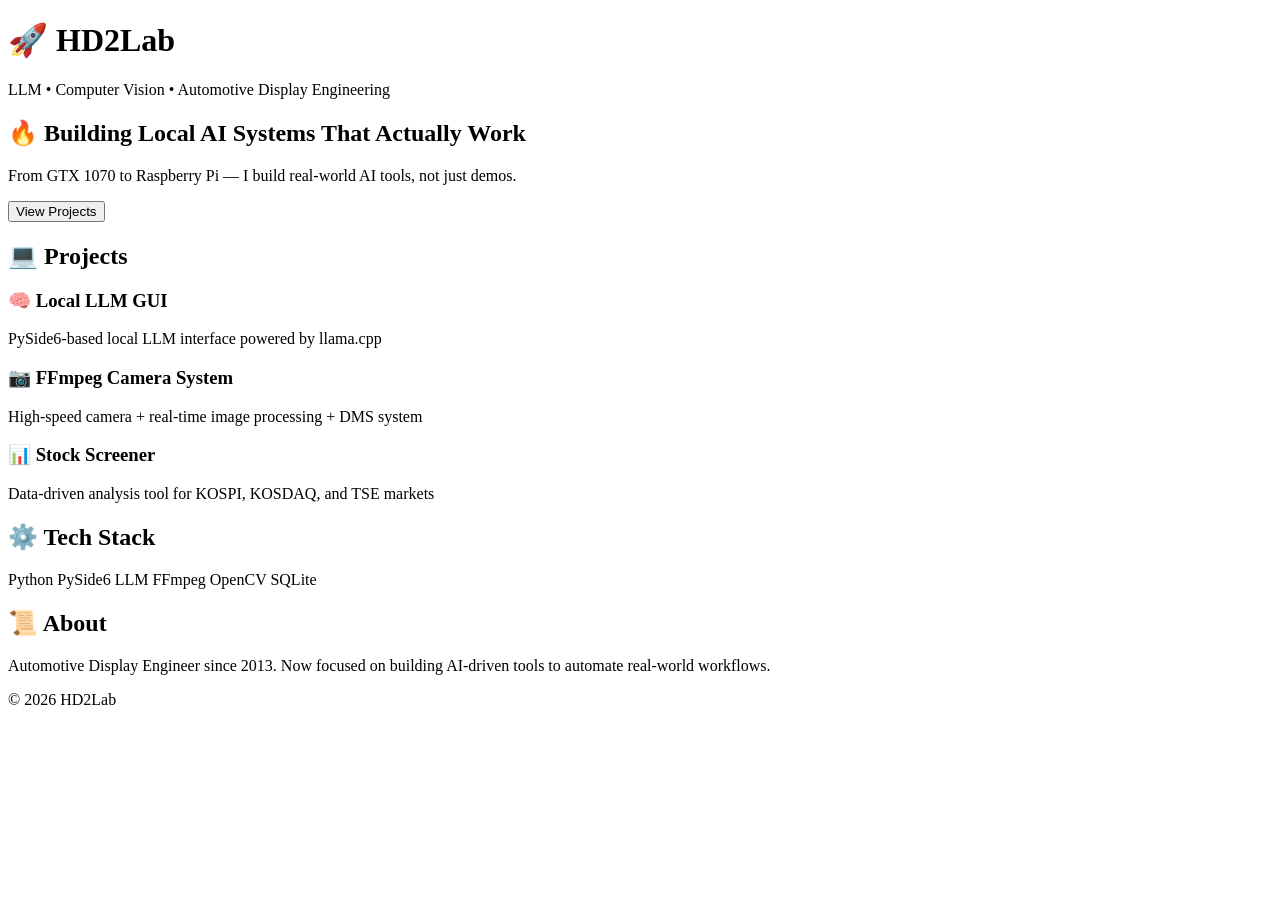
==== index.html @ c04ba187 "Add initial HTML structure for HD2Lab website" ====
<!DOCTYPE html>
<html lang="en">
<head>
    <meta charset="UTF-8">
    <meta name="viewport" content="width=device-width, initial-scale=1.0">
    <title>HD2Lab | LLM Engineer</title>
    <link rel="stylesheet" href="style.css">
</head>
<body>

<header>
    <h1>🚀 HD2Lab</h1>
    <p class="subtitle">LLM • Computer Vision • Automotive Display Engineering</p>
</header>

<section class="hero">
    <h2>🔥 Building Local AI Systems That Actually Work</h2>
    <p>
        From GTX 1070 to Raspberry Pi —  
        I build real-world AI tools, not just demos.
    </p>
    <button onclick="scrollToSection('projects')">View Projects</button>
</section>

<section id="projects">
    <h2>💻 Projects</h2>

    <div class="card">
        <h3>🧠 Local LLM GUI</h3>
        <p>PySide6-based local LLM interface powered by llama.cpp</p>
    </div>

    <div class="card">
        <h3>📷 FFmpeg Camera System</h3>
        <p>High-speed camera + real-time image processing + DMS system</p>
    </div>

    <div class="card">
        <h3>📊 Stock Screener</h3>
        <p>Data-driven analysis tool for KOSPI, KOSDAQ, and TSE markets</p>
    </div>

</section>

<section>
    <h2>⚙️ Tech Stack</h2>
    <div class="tags">
        <span>Python</span>
        <span>PySide6</span>
        <span>LLM</span>
        <span>FFmpeg</span>
        <span>OpenCV</span>
        <span>SQLite</span>
    </div>
</section>

<section>
    <h2>📜 About</h2>
    <p>
        Automotive Display Engineer since 2013.  
        Now focused on building AI-driven tools to automate real-world workflows.
    </p>
</section>

<footer>
    <p>© 2026 HD2Lab</p>
</footer>

<script src="script.js"></script>
</body>
</html>
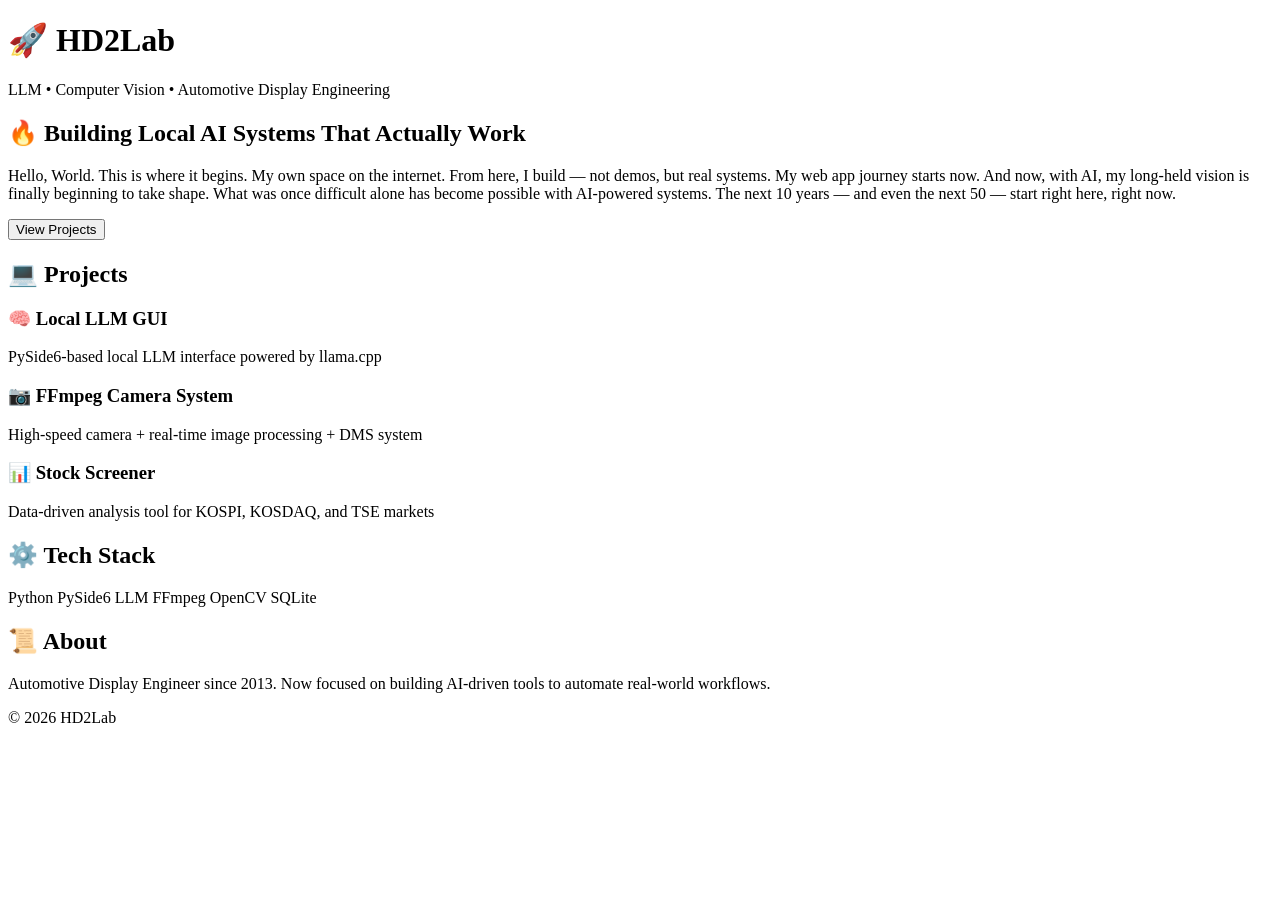
==== commit acae3211: "Update index page" ====
--- a/index.html
+++ b/index.html
@@ -16,8 +16,24 @@
 <section class="hero">
     <h2>🔥 Building Local AI Systems That Actually Work</h2>
     <p>
-        From GTX 1070 to Raspberry Pi —  
-        I build real-world AI tools, not just demos.
+        Hello, World.
+
+        This is where it begins.
+        My own space on the internet.
+        
+        From here, I build —
+        not demos, but real systems.
+        
+        My web app journey starts now.
+        
+        And now, with AI,
+        my long-held vision is finally beginning to take shape.
+        
+        What was once difficult alone
+        has become possible with AI-powered systems.
+        
+        The next 10 years — and even the next 50 —
+        start right here, right now.
     </p>
     <button onclick="scrollToSection('projects')">View Projects</button>
 </section>
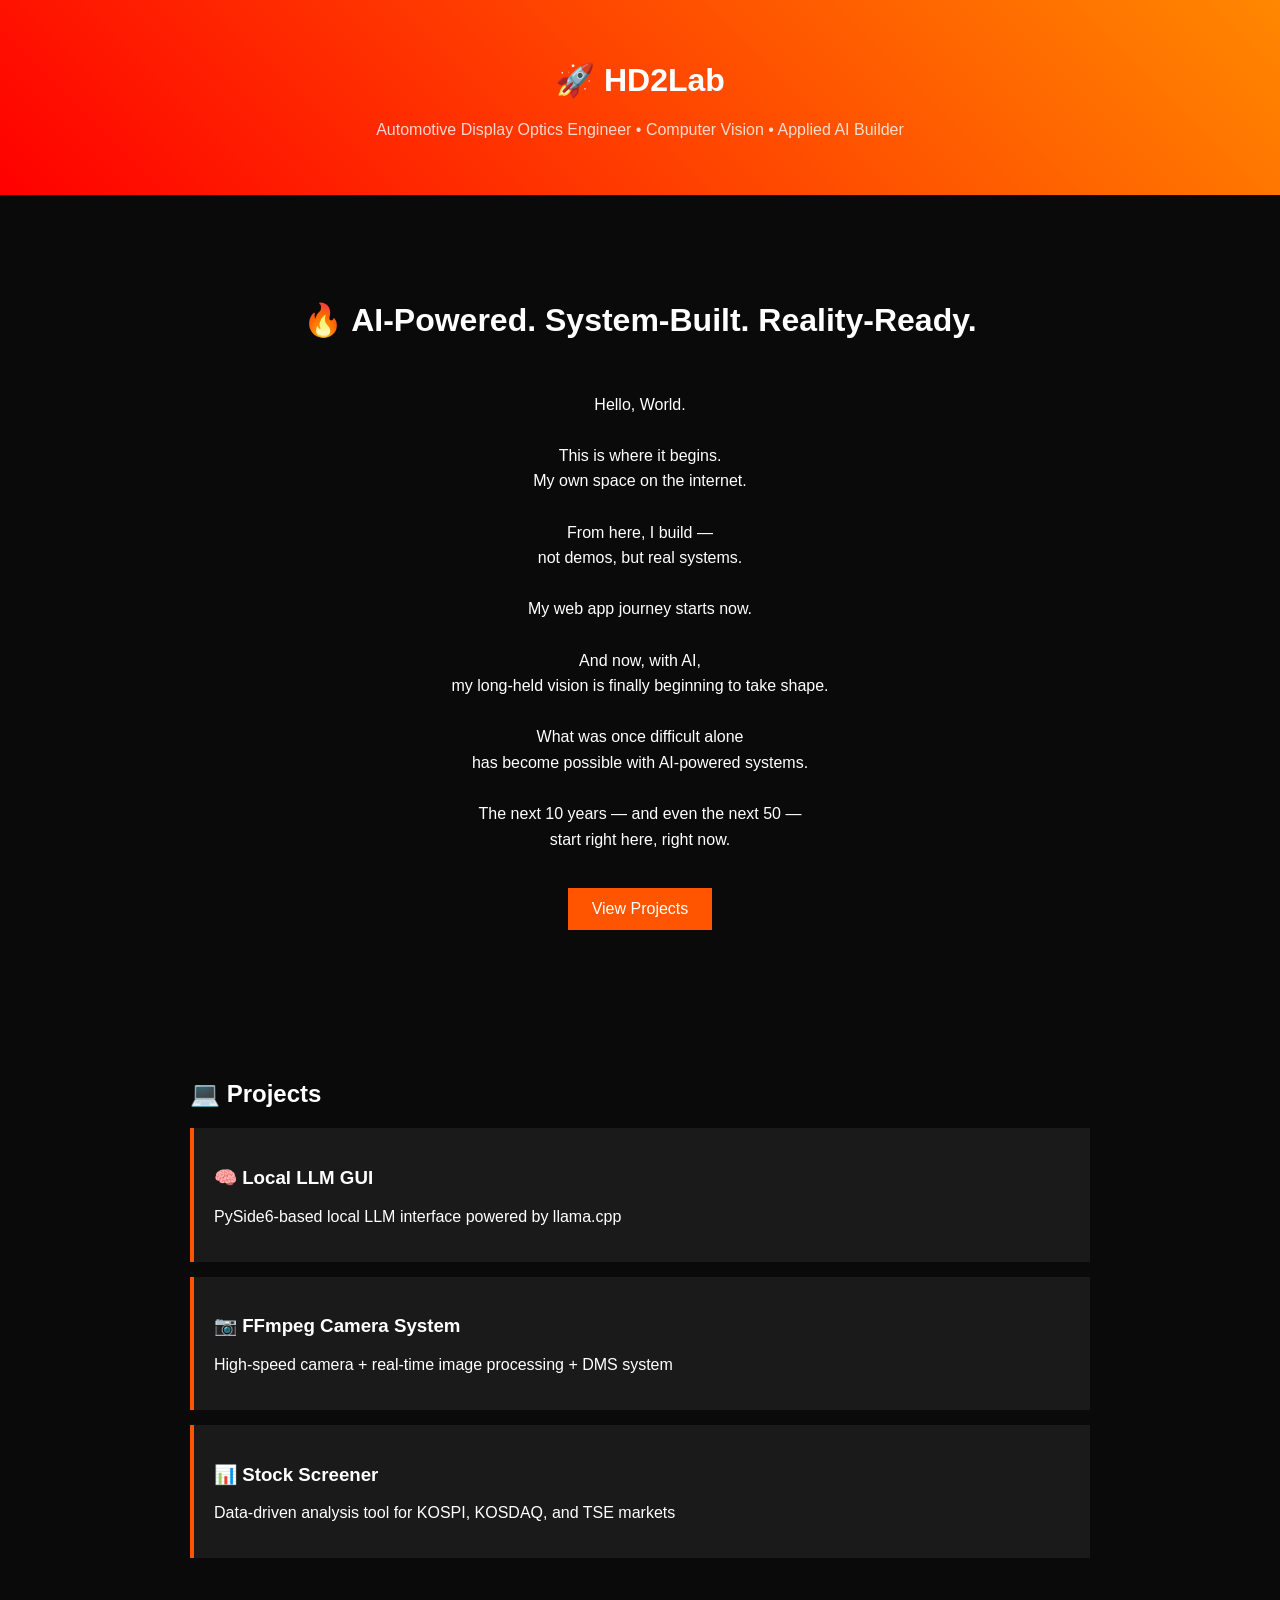
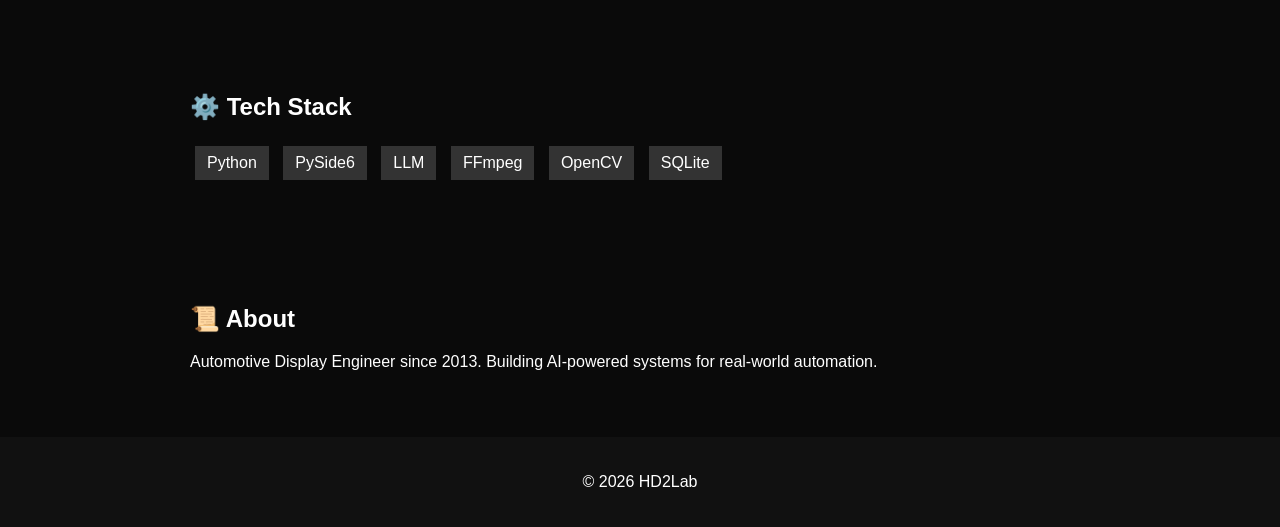
==== commit bad66d9e: "Update title in index.html to reflect new content" ====
--- a/index.html
+++ b/index.html
@@ -3,18 +3,18 @@
 <head>
     <meta charset="UTF-8">
     <meta name="viewport" content="width=device-width, initial-scale=1.0">
-    <title>HD2Lab | LLM Engineer</title>
+    <title>HD2Lab | Welcome to my very first web-page!</title>
     <link rel="stylesheet" href="style.css">
 </head>
 <body>
 
 <header>
     <h1>🚀 HD2Lab</h1>
-    <p class="subtitle">LLM • Computer Vision • Automotive Display Engineering</p>
+    <p class="subtitle">Automotive Display Optics Engineer • Computer Vision • Applied AI Builder</p>
 </header>
 
 <section class="hero">
-    <h2>🔥 Building Local AI Systems That Actually Work</h2>
+    <h2>🔥 AI-Powered. System-Built. Reality-Ready.</h2>
     <p>
         Hello, World.
 
@@ -74,7 +74,7 @@
     <h2>📜 About</h2>
     <p>
         Automotive Display Engineer since 2013.  
-        Now focused on building AI-driven tools to automate real-world workflows.
+        Building AI-powered systems for real-world automation.
     </p>
 </section>
 
--- a/style.css
+++ b/style.css
@@ -0,0 +1,71 @@
+body {
+    margin: 0;
+    font-family: Arial, sans-serif;
+    background: #0a0a0a;
+    color: #fff;
+}
+
+header {
+    text-align: center;
+    padding: 40px;
+    background: linear-gradient(45deg, #ff0000, #ff8800);
+}
+
+.subtitle {
+    opacity: 0.8;
+}
+
+.hero {
+    text-align: center;
+    padding: 80px 20px;
+}
+
+.hero h2 {
+    font-size: 32px;
+}
+
+button {
+    padding: 12px 24px;
+    margin-top: 20px;
+    border: none;
+    background: #ff5500;
+    color: white;
+    cursor: pointer;
+    font-size: 16px;
+}
+
+section {
+    padding: 50px 20px;
+    max-width: 900px;
+    margin: auto;
+}
+
+.card {
+    background: #1a1a1a;
+    padding: 20px;
+    margin: 15px 0;
+    border-left: 4px solid #ff5500;
+    transition: 0.3s;
+}
+
+.card:hover {
+    transform: scale(1.03);
+}
+
+.tags span {
+    display: inline-block;
+    margin: 5px;
+    padding: 8px 12px;
+    background: #333;
+}
+
+footer {
+    text-align: center;
+    padding: 20px;
+    background: #111;
+}
+
+.hero p {
+    white-space: pre-line;
+    line-height: 1.6;
+}
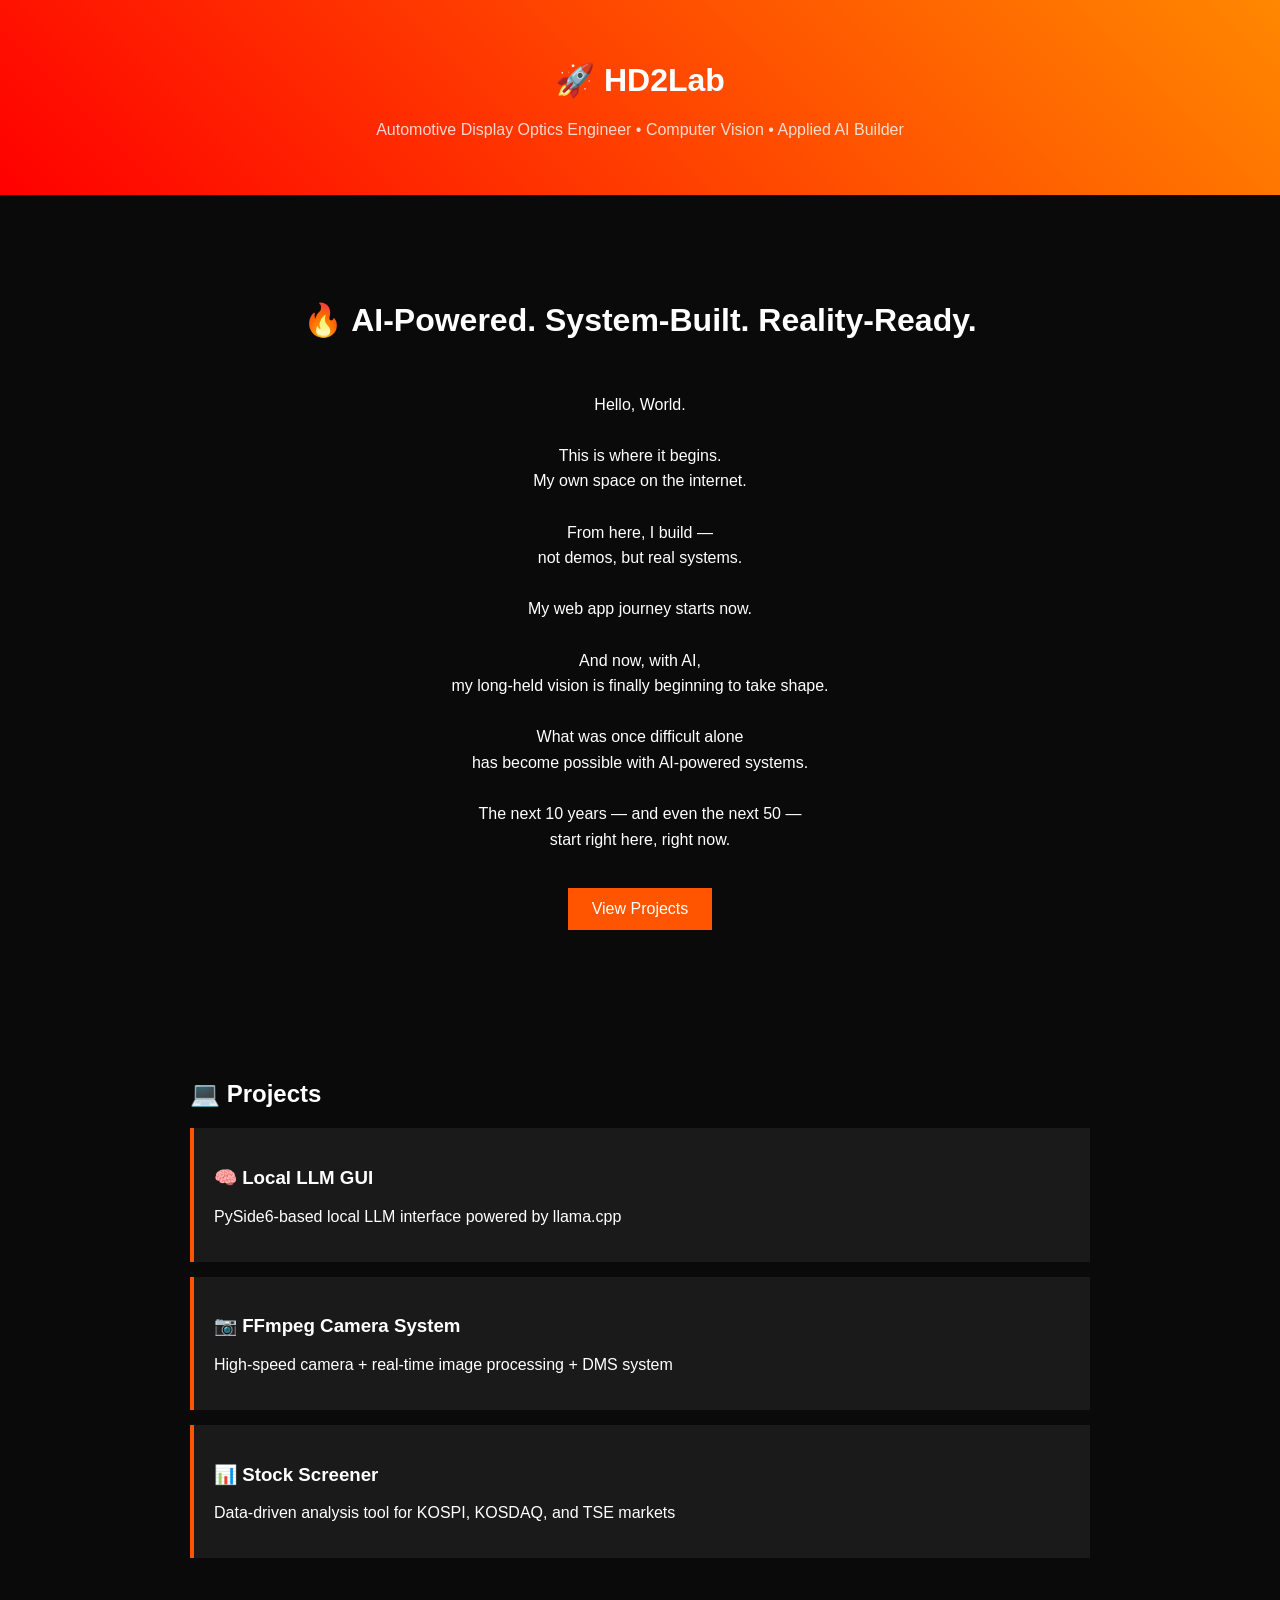
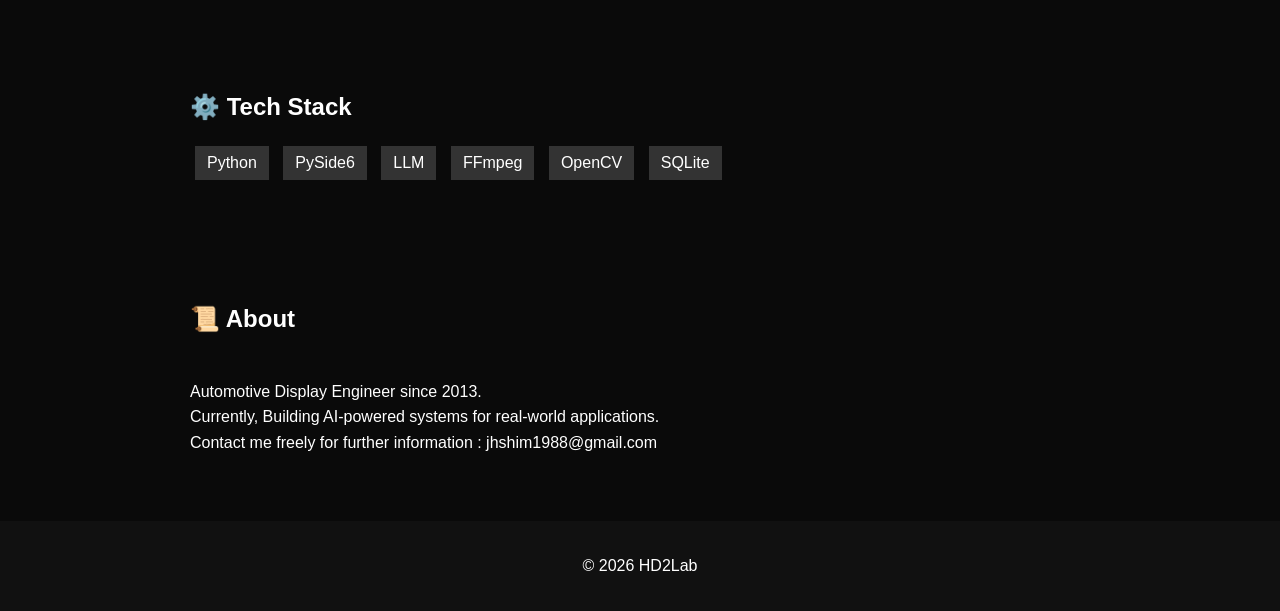
==== commit dd81b1e3: "Revise about section and add contact information Updated the description in the about section and ad" ====
--- a/index.html
+++ b/index.html
@@ -3,7 +3,7 @@
 <head>
     <meta charset="UTF-8">
     <meta name="viewport" content="width=device-width, initial-scale=1.0">
-    <title>HD2Lab | Welcome to my very first web-page!</title>
+    <title>HD2Lab | Web-HQ</title>
     <link rel="stylesheet" href="style.css">
 </head>
 <body>
@@ -70,11 +70,12 @@
     </div>
 </section>
 
-<section>
+<section class="about">
     <h2>📜 About</h2>
     <p>
         Automotive Display Engineer since 2013.  
-        Building AI-powered systems for real-world automation.
+        Currently, Building AI-powered systems for real-world applications.
+        Contact me freely for further information : jhshim1988@gmail.com
     </p>
 </section>
 
--- a/style.css
+++ b/style.css
@@ -69,3 +69,8 @@
     white-space: pre-line;
     line-height: 1.6;
 }
+
+.about p {
+    white-space: pre-line;
+    line-height: 1.6;
+}
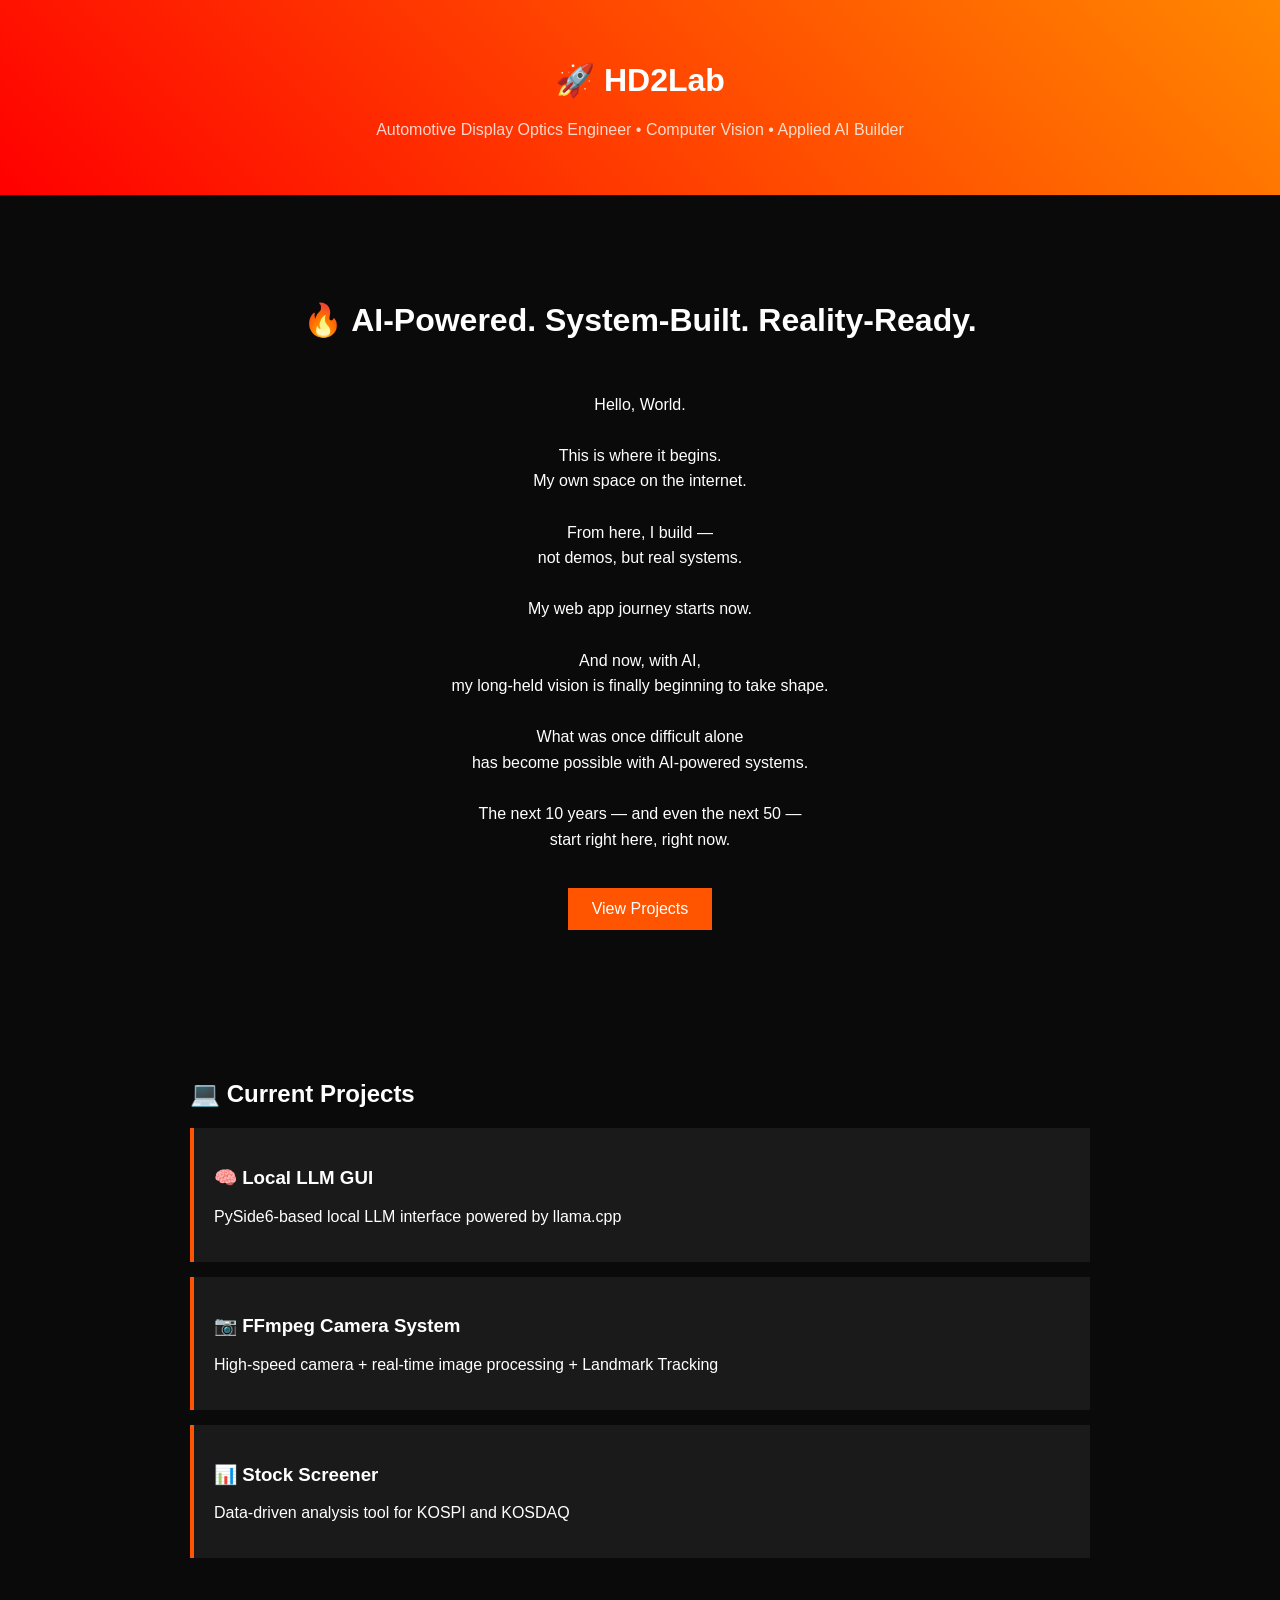
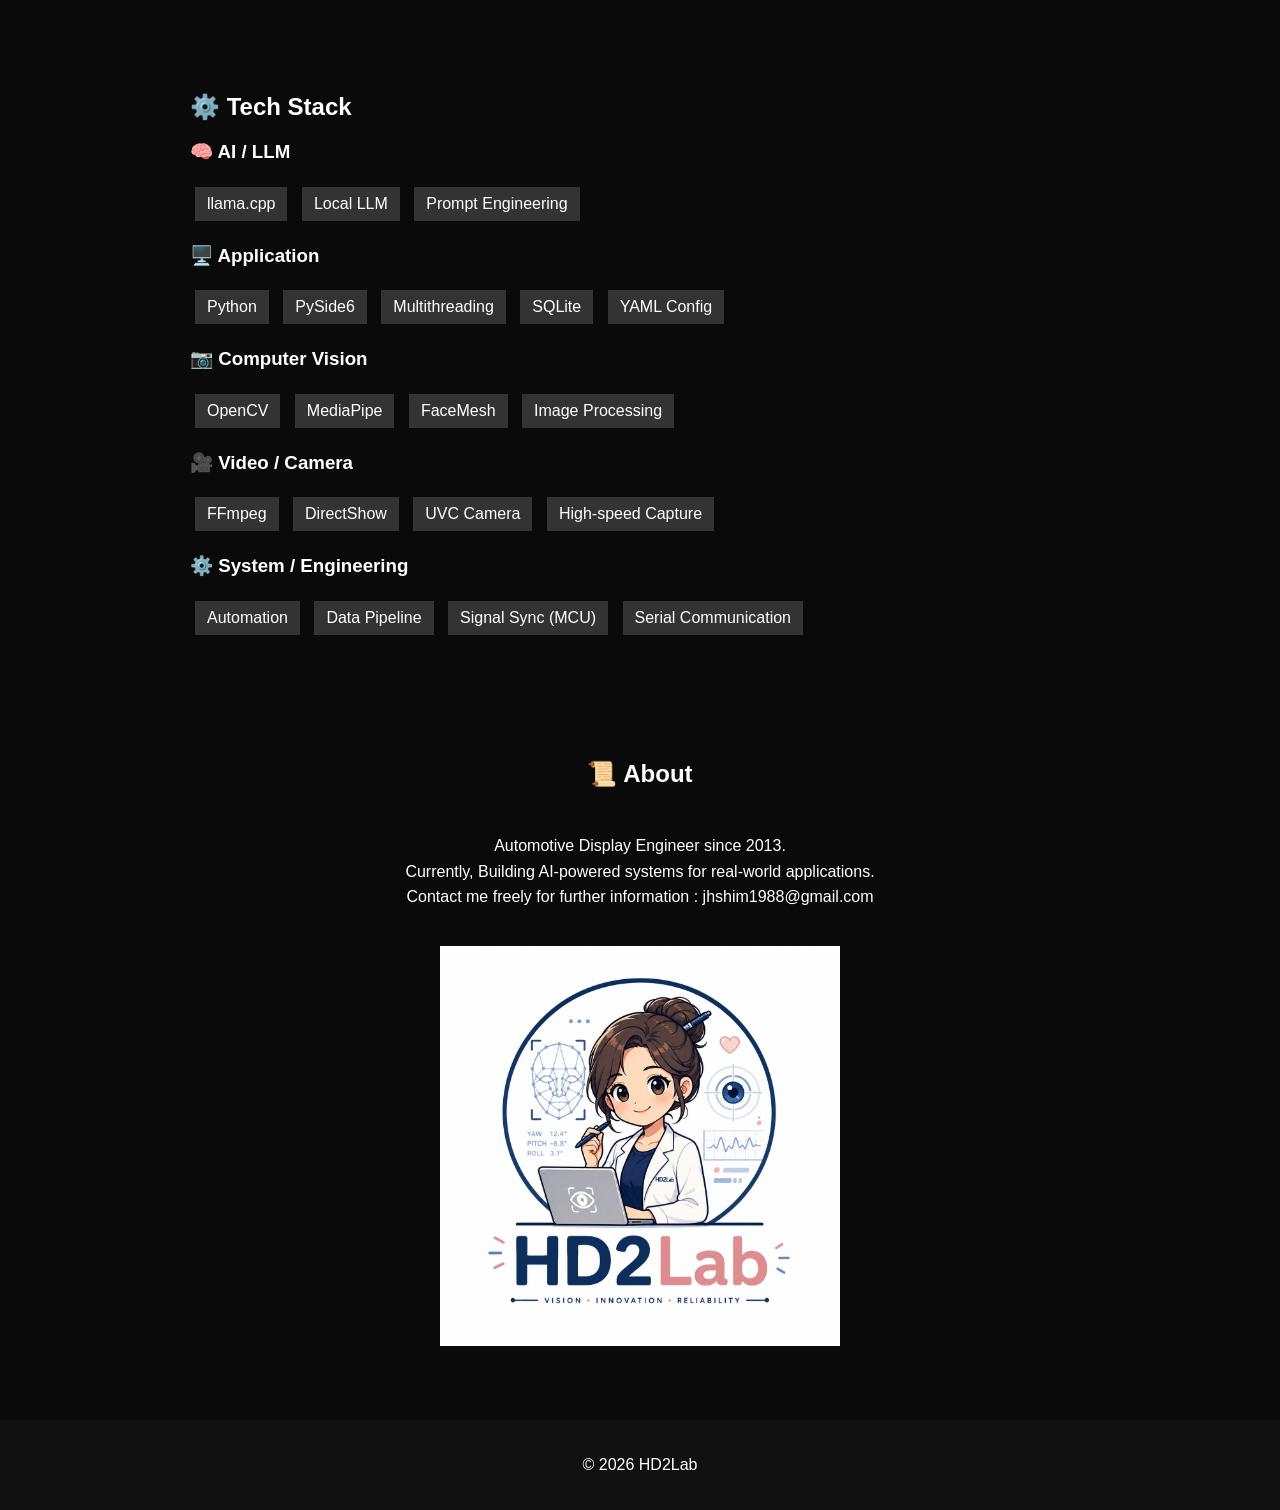
==== commit 0f55be3e: "Update Logo and Messages." ====
--- a/index.html
+++ b/index.html
@@ -39,7 +39,7 @@
 </section>
 
 <section id="projects">
-    <h2>💻 Projects</h2>
+    <h2>💻 Current Projects</h2>
 
     <div class="card">
         <h3>🧠 Local LLM GUI</h3>
@@ -48,35 +48,84 @@
 
     <div class="card">
         <h3>📷 FFmpeg Camera System</h3>
-        <p>High-speed camera + real-time image processing + DMS system</p>
+        <p>High-speed camera + real-time image processing + Landmark Tracking</p>
     </div>
 
     <div class="card">
         <h3>📊 Stock Screener</h3>
-        <p>Data-driven analysis tool for KOSPI, KOSDAQ, and TSE markets</p>
+        <p>Data-driven analysis tool for KOSPI and KOSDAQ</p>
     </div>
 
 </section>
 
 <section>
     <h2>⚙️ Tech Stack</h2>
-    <div class="tags">
-        <span>Python</span>
-        <span>PySide6</span>
-        <span>LLM</span>
-        <span>FFmpeg</span>
-        <span>OpenCV</span>
-        <span>SQLite</span>
+
+    <div class="stack-group">
+        <h3>🧠 AI / LLM</h3>
+        <div class="tags">
+            <span>llama.cpp</span>
+            <span>Local LLM</span>
+            <span>Prompt Engineering</span>
+        </div>
     </div>
+
+    <div class="stack-group">
+        <h3>🖥️ Application</h3>
+        <div class="tags">
+            <span>Python</span>
+            <span>PySide6</span>
+            <span>Multithreading</span>
+            <span>SQLite</span>
+            <span>YAML Config</span>
+        </div>
+    </div>
+
+    <div class="stack-group">
+        <h3>📷 Computer Vision</h3>
+        <div class="tags">
+            <span>OpenCV</span>
+            <span>MediaPipe</span>
+            <span>FaceMesh</span>
+            <span>Image Processing</span>
+        </div>
+    </div>
+
+    <div class="stack-group">
+        <h3>🎥 Video / Camera</h3>
+        <div class="tags">
+            <span>FFmpeg</span>
+            <span>DirectShow</span>
+            <span>UVC Camera</span>
+            <span>High-speed Capture</span>
+        </div>
+    </div>
+
+    <div class="stack-group">
+        <h3>⚙️ System / Engineering</h3>
+        <div class="tags">
+            <span>Automation</span>
+            <span>Data Pipeline</span>
+            <span>Signal Sync (MCU)</span>
+            <span>Serial Communication</span>
+        </div>
+    </div>
+
 </section>
 
 <section class="about">
+
+
     <h2>📜 About</h2>
     <p>
         Automotive Display Engineer since 2013.  
         Currently, Building AI-powered systems for real-world applications.
         Contact me freely for further information : jhshim1988@gmail.com
     </p>
+
+    <img src="assets/LOGO.png" alt="HD2Lab Logo" class="about-logo">
+
+
 </section>
 
 <footer>
--- a/style.css
+++ b/style.css
@@ -74,3 +74,12 @@
     white-space: pre-line;
     line-height: 1.6;
 }
+
+.about {
+    text-align: center;
+}
+
+.about-logo {
+    width: 400px;
+    margin: 20px 0;
+}
